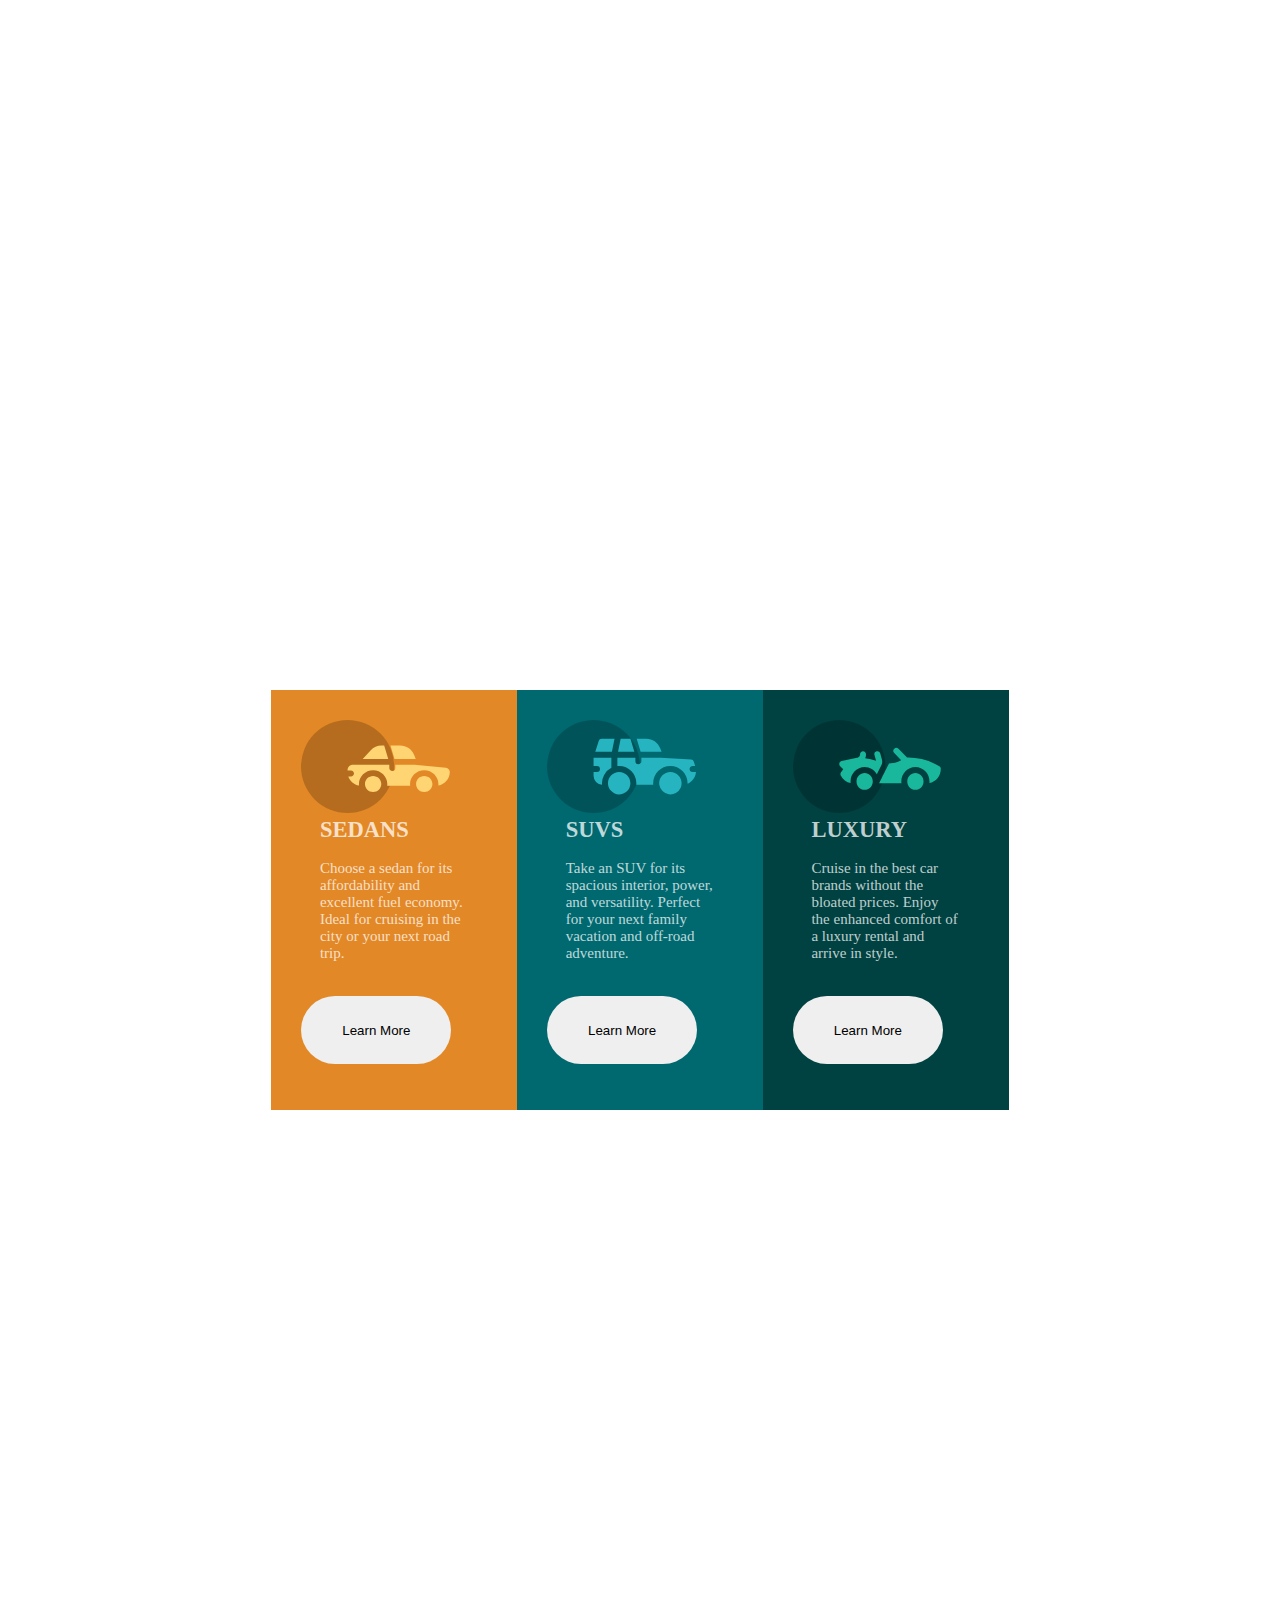
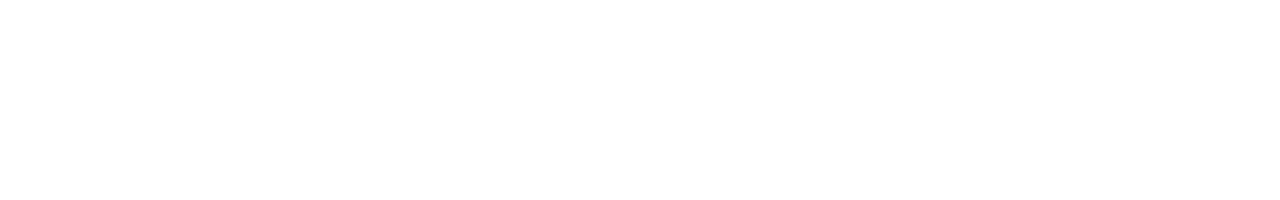
==== index.html @ d615c27e "Add files via upload" ====
<!DOCTYPE html>
<html lang="en">
<head>
  <meta charset="UTF-8">
  <meta name="viewport" content="width=device-width, initial-scale=1.0">
  <meta http-equiv="X-UA-Compatible" content="ie=edge">
  <title>Flexbox Layout Design</title>
  <link rel="stylesheet" href="style.css">
</head>
<body>
  <main>
    <div class="sedans">
      <img src="icon-sedans.svg">
      <h2>SEDANS</h2>
      <br>
      <p>Choose a sedan for its affordability and excellent fuel economy. Ideal for cruising in the city or your next road trip. </p>
      <br>
      <br>
      <button>Learn More</button>
    </div>
    
    <div class="suvs">
      <img src="icon-suvs.svg">
      <h2>SUVS</h2>
      <br>
      <p>Take an SUV for its spacious interior, power, and versatility. Perfect for your next family vacation and off-road adventure. </p>
      <br>
      <br>
      <button>Learn More</button>
    </div>
    
    <div class="luxury">
      <img src="icon-luxury.svg">
      <h2>LUXURY</h2>
      <br>
      <p>Cruise in the best car brands without the bloated prices. Enjoy the enhanced comfort of a luxury rental and arrive in style. </p>
      <br>
      <br>
      <button>Learn More</button>
    </div>
  </main>
</body>
</html>
---- style.css ----
*{
  margin:0;
  padding: 0;
  box-sizing: border;
  width: 80%;
  margin: auto;
  padding: auto;
  position: center;
  top: 
}




main {
  width: 90%;
  margin: auto;
  padding: auto;
  position: center;
  top: 50%;
  
  display: flex;
  justify-content: center;
  align-items: center ;
  align-content: center;
  justify-self: center;
  height: 200vh;
  flex-direction: row;
  color: hsla(0, 0%, 100%, 0.75);
  font-family: [Lexend Deca](https://fonts.google.com/specimen/Lexend+Deca);
  font-weight: 400;
  font-size: 15px;
}

h2 {
  font-family: [Big Shoulders Display](https://fonts.google.com/specimen/Big+Shoulders+Display);
  font-weight: 700;
}

.sedans {
  background:hsl(31, 77%, 52%);
  width: 33%;
  padding: 2em;
  height: 20%;
}

.suvs {
  background: hsl(184, 100%, 22%);
  width: 33%;
  padding: 2em;
  height: 20%;
}

.luxury {
  background: hsl(179, 100%, 13%);
  width: 33%;
  padding: 2em;
  height: 20%;
}

button {
  position: relative;
  text-align: center;
  width: 150px;
  padding: 2em;
  border: 5px;
  border-radius: 50px;
  cursor: pointer;
  color: ;
}

button:hover {
  background: ;
}
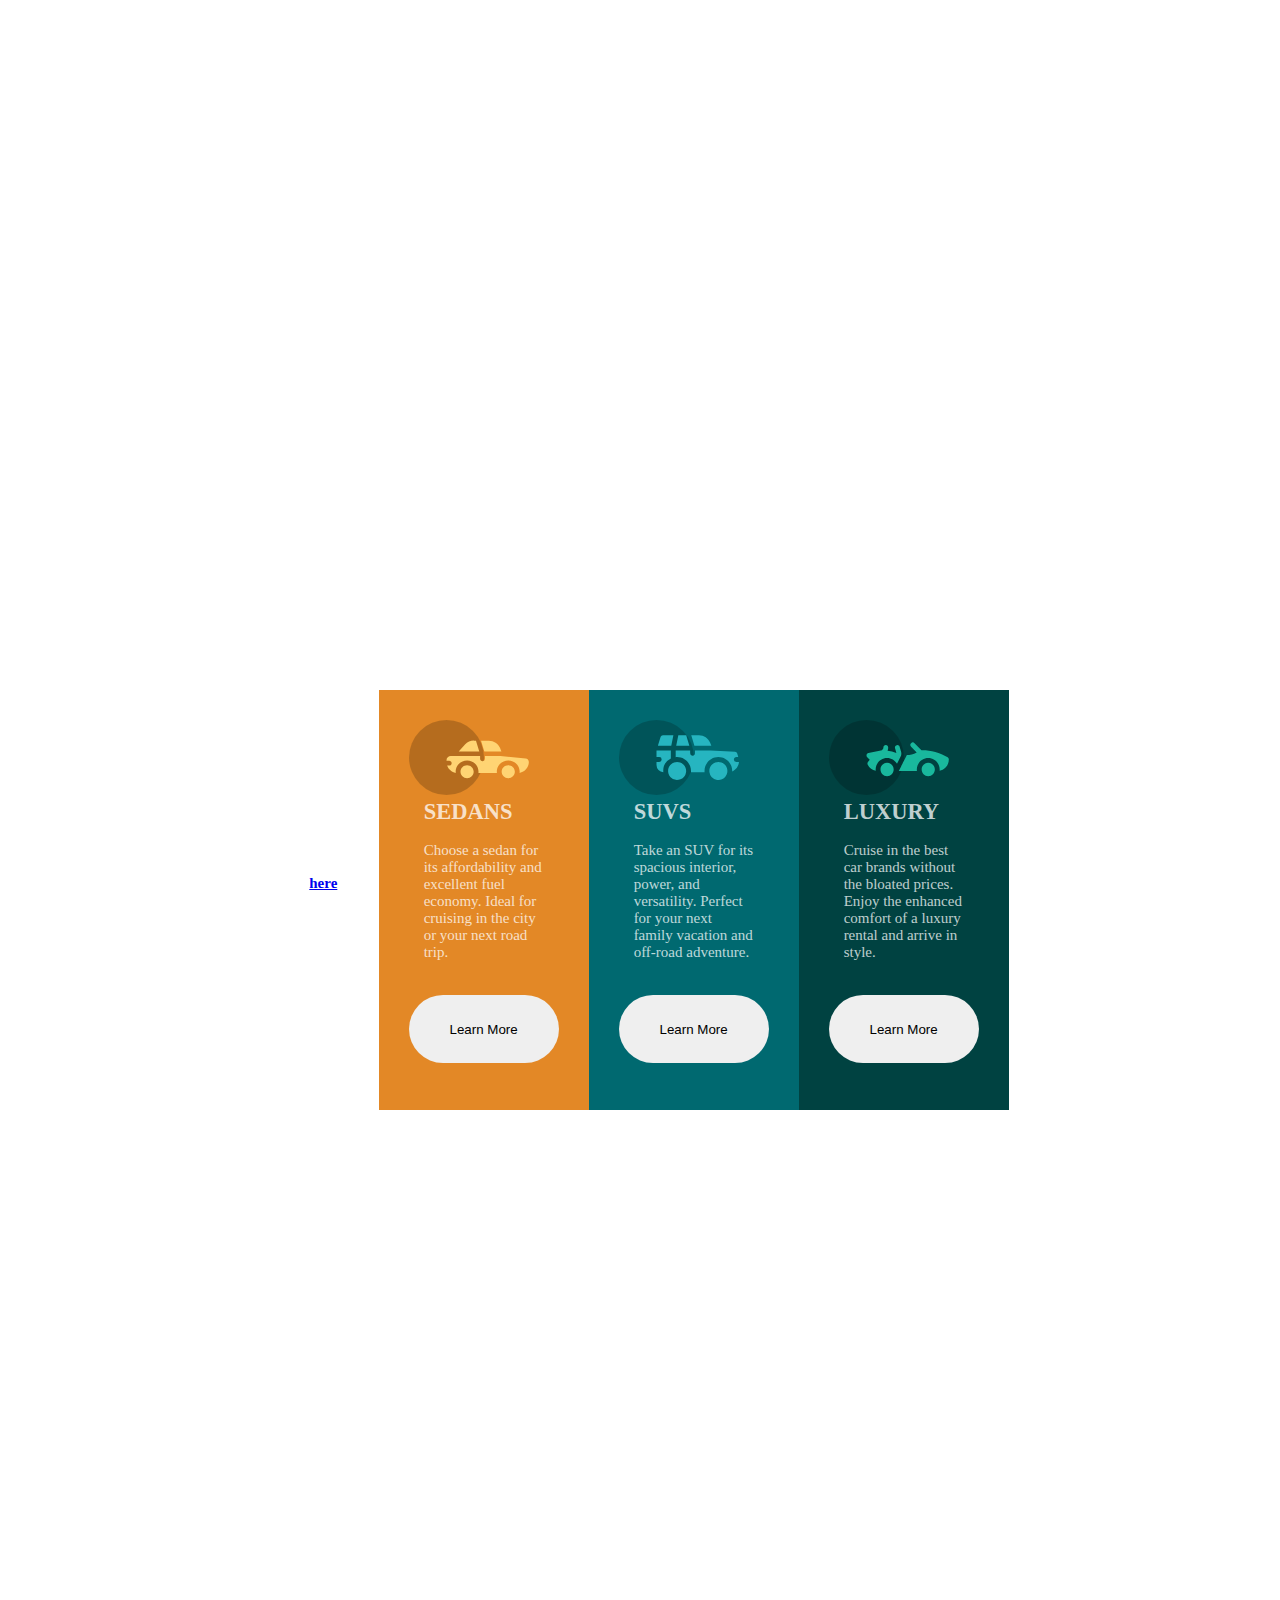
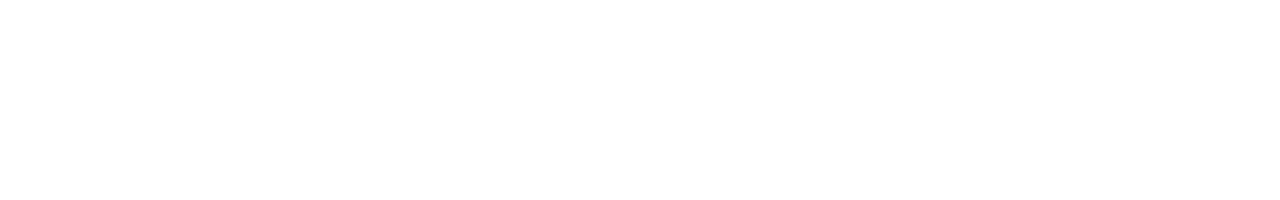
==== commit f97ab96a: "Update index.html" ====
--- a/index.html
+++ b/index.html
@@ -9,6 +9,7 @@
 </head>
 <body>
   <main>
+    <strong>Click <a href="grid.html">here</a> to view Grid Layout</strong>
     <div class="sedans">
       <img src="icon-sedans.svg">
       <h2>SEDANS</h2>
@@ -40,4 +41,4 @@
     </div>
   </main>
 </body>
-</html>+</html>
